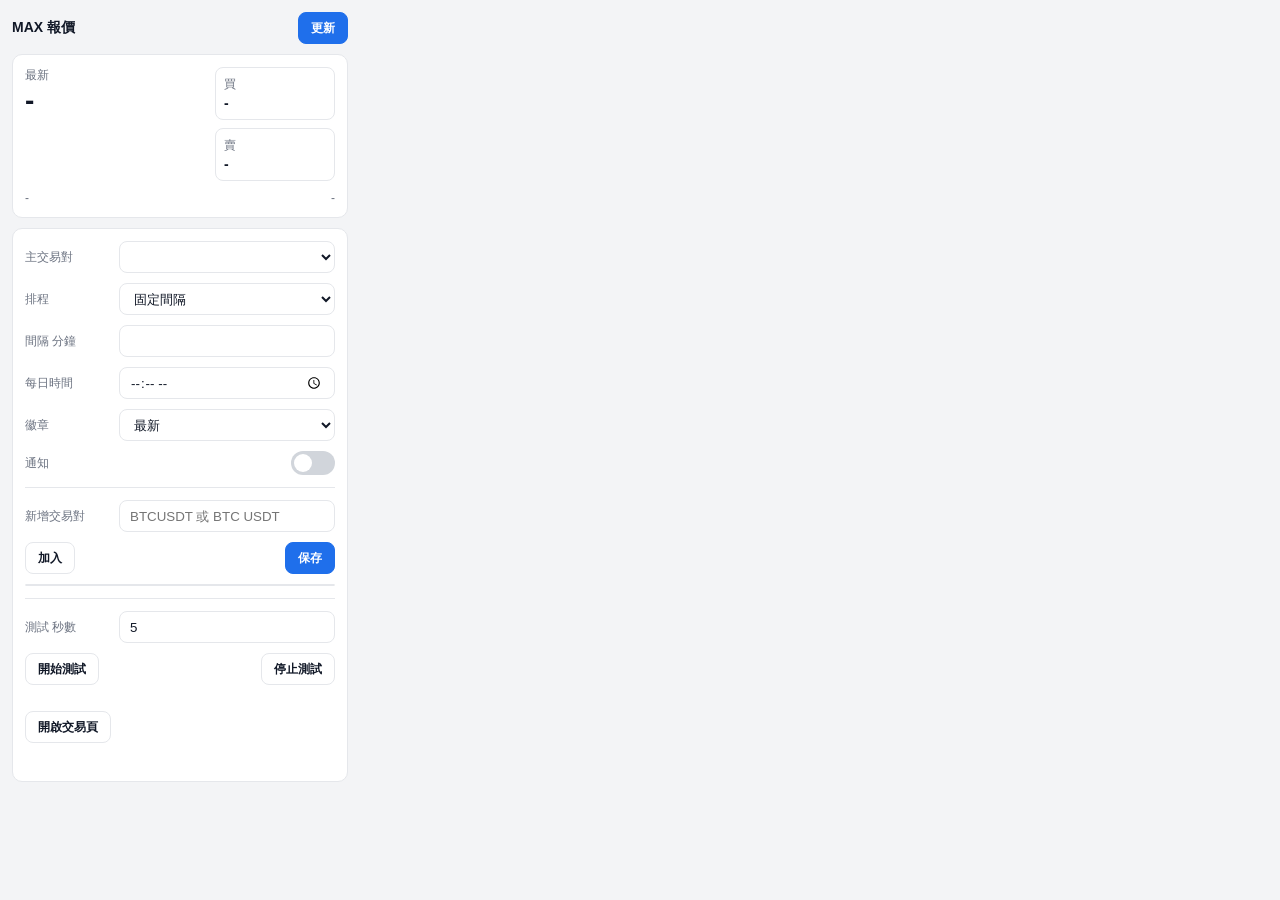
==== index.html @ dee8b72e "feat: 新增MAX USDT TWD定時報價Chrome擴充功能 - 新增Chrome擴充功能核心檔案：manifest.json、background.js、HTML/CSS/JS前端檔案 - " ====
<!DOCTYPE html>
<html lang="zh-TW">
<head>
    <meta charset="UTF-8">
    <meta name="viewport" content="width=device-width, initial-scale=1.0">
    <title>MAX 報價</title>
    <link rel="stylesheet" href="css/style.css">
</head>
<body>
    <div class="popup">
        <header class="popup-header">
            <div class="popup-title">MAX 報價</div>
            <button id="refresh" class="btn btn-primary" type="button">更新</button>
        </header>

        <section class="card">
            <div class="price-row">
                <div class="price-main">
                    <div class="label" id="primaryMarketLabel">最新</div>
                    <div id="last" class="value">-</div>
                </div>
                <div class="price-side">
                    <div class="kv">
                        <div class="label">買</div>
                        <div id="buy" class="value-sm">-</div>
                    </div>
                    <div class="kv">
                        <div class="label">賣</div>
                        <div id="sell" class="value-sm">-</div>
                    </div>
                </div>
            </div>
            <div class="meta">
                <div id="updatedAt">-</div>
                <div id="unit" class="meta-right">-</div>
            </div>
        </section>

        <section class="card">
            <div class="form-row">
                <label class="form-label" for="primaryMarket">主交易對</label>
                <select id="primaryMarket" class="input"></select>
            </div>
            <div class="form-row">
                <label class="form-label" for="scheduleMode">排程</label>
                <select id="scheduleMode" class="input">
                    <option value="interval">固定間隔</option>
                    <option value="daily">每日時間</option>
                </select>
            </div>
            <div class="form-row">
                <label class="form-label" for="intervalMinutes">間隔 分鐘</label>
                <input id="intervalMinutes" class="input" type="number" min="1" max="1440" step="1">
            </div>
            <div class="form-row">
                <label class="form-label" for="dailyTime">每日時間</label>
                <input id="dailyTime" class="input" type="time">
            </div>
            <div class="form-row">
                <label class="form-label" for="badgeMode">徽章</label>
                <select id="badgeMode" class="input">
                    <option value="last">最新</option>
                    <option value="buy">買</option>
                    <option value="sell">賣</option>
                </select>
            </div>
            <div class="form-row">
                <label class="form-label" for="notifyOnAlarm">通知</label>
                <label class="toggle">
                    <input id="notifyOnAlarm" type="checkbox">
                    <span class="toggle-ui"></span>
                </label>
            </div>

            <div class="divider"></div>

            <div class="form-row">
                <label class="form-label" for="newMarket">新增交易對</label>
                <input id="newMarket" class="input" type="text" placeholder="BTCUSDT 或 BTC USDT">
            </div>
            <div class="actions">
                <button id="addMarket" class="btn" type="button">加入</button>
                <button id="save" class="btn btn-primary" type="button">保存</button>
            </div>
            <div id="markets" class="market-list"></div>

            <div class="divider"></div>

            <div class="form-row">
                <label class="form-label" for="testSeconds">測試 秒數</label>
                <input id="testSeconds" class="input" type="number" min="1" max="60" step="1" value="5">
            </div>
            <div class="actions">
                <button id="testStart" class="btn" type="button">開始測試</button>
                <button id="testStop" class="btn" type="button">停止測試</button>
            </div>
            <div id="testStatus" class="status" aria-live="polite"></div>

            <div class="actions">
                <a id="openTrade" class="btn btn-link" href="#" role="button">開啟交易頁</a>
            </div>
            <div id="status" class="status" aria-live="polite"></div>
        </section>
    </div>

    <script src="js/app.js"></script>
</body>
</html>
---- css/style.css ----
:root {
    --primary: #1f6feb;
    --text: #111827;
    --muted: #6b7280;
    --border: #e5e7eb;
    --bg: #f3f4f6;
    --card: #ffffff;
}

* {
    margin: 0;
    padding: 0;
    box-sizing: border-box;
    font-family: Arial, sans-serif;
}

body {
    background: var(--bg);
    color: var(--text);
}

.popup {
    width: 360px;
    padding: 12px;
}

.popup-header {
    display: flex;
    align-items: center;
    justify-content: space-between;
    margin-bottom: 10px;
}

.popup-title {
    font-size: 14px;
    font-weight: 700;
}

.card {
    background: var(--card);
    border: 1px solid var(--border);
    border-radius: 10px;
    padding: 12px;
    margin-bottom: 10px;
}

.price-row {
    display: flex;
    align-items: stretch;
    justify-content: space-between;
    gap: 12px;
}

.price-main {
    flex: 1;
}

.price-side {
    width: 120px;
    display: grid;
    grid-template-columns: 1fr;
    gap: 8px;
}

.label {
    font-size: 12px;
    color: var(--muted);
}

.value {
    font-size: 28px;
    font-weight: 800;
    line-height: 1.1;
    margin-top: 2px;
}

.value-sm {
    font-size: 14px;
    font-weight: 700;
    margin-top: 2px;
}

.kv {
    border: 1px solid var(--border);
    border-radius: 8px;
    padding: 8px;
}

.meta {
    display: flex;
    align-items: center;
    justify-content: space-between;
    margin-top: 10px;
    font-size: 12px;
    color: var(--muted);
}

.meta-right {
    white-space: nowrap;
}

.form-row {
    display: flex;
    align-items: center;
    justify-content: space-between;
    gap: 10px;
    margin-bottom: 10px;
}

.form-label {
    font-size: 12px;
    color: var(--muted);
    flex: 0 0 84px;
}

.input {
    flex: 1;
    height: 32px;
    padding: 0 10px;
    border: 1px solid var(--border);
    border-radius: 8px;
    background: #fff;
    color: var(--text);
}

.actions {
    display: flex;
    align-items: center;
    justify-content: space-between;
    gap: 8px;
}

.btn {
    height: 32px;
    padding: 0 12px;
    border-radius: 8px;
    border: 1px solid var(--border);
    background: #fff;
    color: var(--text);
    cursor: pointer;
    font-size: 12px;
    font-weight: 700;
    display: inline-flex;
    align-items: center;
    justify-content: center;
    text-decoration: none;
}

.btn-primary {
    border-color: var(--primary);
    background: var(--primary);
    color: #fff;
}

.btn-link {
    background: transparent;
}

.btn:active {
    transform: translateY(1px);
}

.status {
    margin-top: 10px;
    font-size: 12px;
    color: var(--muted);
    min-height: 16px;
    word-break: break-word;
}

.hidden {
    display: none;
}

.divider {
    height: 1px;
    background: var(--border);
    margin: 12px 0;
}

.toggle {
    position: relative;
    width: 44px;
    height: 24px;
    flex: 0 0 auto;
}

.toggle input {
    position: absolute;
    inset: 0;
    opacity: 0;
}

.toggle-ui {
    position: absolute;
    inset: 0;
    border-radius: 999px;
    background: #d1d5db;
    transition: background 120ms ease;
}

.toggle-ui::after {
    content: "";
    position: absolute;
    top: 3px;
    left: 3px;
    width: 18px;
    height: 18px;
    border-radius: 999px;
    background: #fff;
    transition: transform 120ms ease;
}

.toggle input:checked + .toggle-ui {
    background: var(--primary);
}

.toggle input:checked + .toggle-ui::after {
    transform: translateX(20px);
}

.market-list {
    margin-top: 10px;
    border: 1px solid var(--border);
    border-radius: 10px;
    overflow: hidden;
}

.market-row {
    display: grid;
    grid-template-columns: 1fr 72px 72px 72px 56px;
    gap: 6px;
    padding: 8px 10px;
    border-top: 1px solid var(--border);
    align-items: center;
    font-size: 12px;
}

.market-row:first-child {
    border-top: none;
}

.market-head {
    background: #f9fafb;
    font-weight: 700;
    color: var(--muted);
}

.market-cell {
    overflow: hidden;
    text-overflow: ellipsis;
    white-space: nowrap;
}

.market-remove {
    height: 28px;
    padding: 0;
    border-radius: 8px;
    border: 1px solid var(--border);
    background: #fff;
    cursor: pointer;
    font-weight: 700;
    font-size: 12px;
}
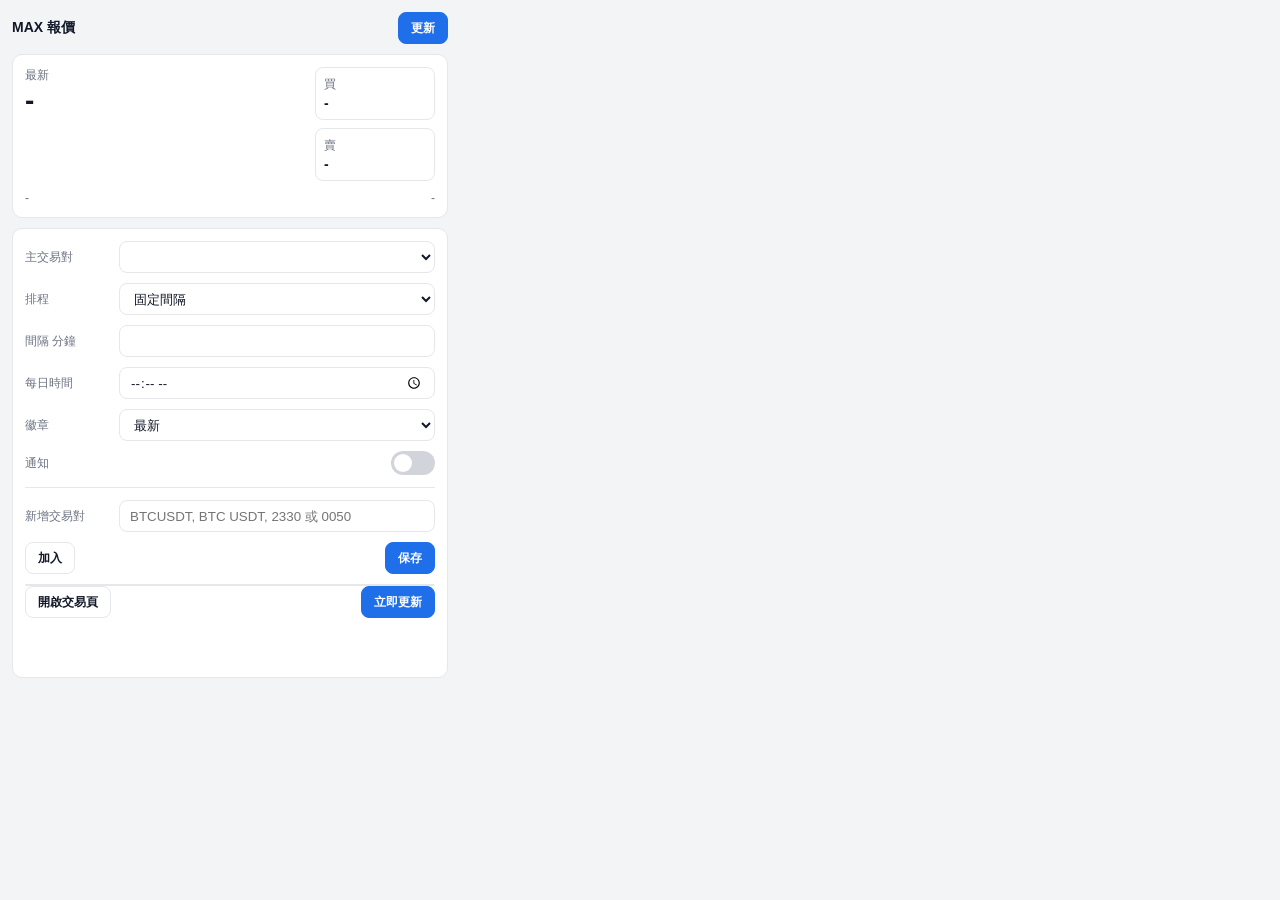
==== commit 29a954c6: "pre-alert implementation backup" ====
--- a/index.html
+++ b/index.html
@@ -1,15 +1,17 @@
 <!DOCTYPE html>
 <html lang="zh-TW">
+
 <head>
     <meta charset="UTF-8">
     <meta name="viewport" content="width=device-width, initial-scale=1.0">
     <title>MAX 報價</title>
     <link rel="stylesheet" href="css/style.css">
 </head>
+
 <body>
     <div class="popup">
         <header class="popup-header">
-            <div class="popup-title">MAX 報價</div>
+            <div class="popup-title">MAX 報價 <span id="version" class="version"></span></div>
             <button id="refresh" class="btn btn-primary" type="button">更新</button>
         </header>
 
@@ -76,7 +78,7 @@
 
             <div class="form-row">
                 <label class="form-label" for="newMarket">新增交易對</label>
-                <input id="newMarket" class="input" type="text" placeholder="BTCUSDT 或 BTC USDT">
+                <input id="newMarket" class="input" type="text" placeholder="BTCUSDT, BTC USDT, 2330 或 0050">
             </div>
             <div class="actions">
                 <button id="addMarket" class="btn" type="button">加入</button>
@@ -84,25 +86,29 @@
             </div>
             <div id="markets" class="market-list"></div>
 
-            <div class="divider"></div>
+            <div class="divider" style="display: none;"></div>
 
-            <div class="form-row">
+            <div class="form-row" style="display: none;">
                 <label class="form-label" for="testSeconds">測試 秒數</label>
                 <input id="testSeconds" class="input" type="number" min="1" max="60" step="1" value="5">
             </div>
-            <div class="actions">
+            <div class="actions" style="display: none;">
                 <button id="testStart" class="btn" type="button">開始測試</button>
                 <button id="testStop" class="btn" type="button">停止測試</button>
             </div>
-            <div id="testStatus" class="status" aria-live="polite"></div>
+            <div id="testStatus" class="status" aria-live="polite" style="display: none;"></div>
 
             <div class="actions">
                 <a id="openTrade" class="btn btn-link" href="#" role="button">開啟交易頁</a>
+                <button id="refreshBottom" class="btn btn-primary" type="button">立即更新</button>
             </div>
             <div id="status" class="status" aria-live="polite"></div>
+            <div id="lastFetchTime" class="status" aria-live="polite"
+                style="text-align: right; color: var(--muted); margin-top: 5px;"></div>
         </section>
     </div>
 
     <script src="js/app.js"></script>
 </body>
-</html>
+
+</html>
--- a/css/style.css
+++ b/css/style.css
@@ -20,7 +20,7 @@
 }
 
 .popup {
-    width: 360px;
+    width: 460px;
     padding: 12px;
 }
 
@@ -34,6 +34,13 @@
 .popup-title {
     font-size: 14px;
     font-weight: 700;
+}
+
+.version {
+    font-size: 12px;
+    font-weight: 700;
+    color: var(--muted);
+    margin-left: 6px;
 }
 
 .card {
@@ -211,11 +218,11 @@
     transition: transform 120ms ease;
 }
 
-.toggle input:checked + .toggle-ui {
+.toggle input:checked+.toggle-ui {
     background: var(--primary);
 }
 
-.toggle input:checked + .toggle-ui::after {
+.toggle input:checked+.toggle-ui::after {
     transform: translateX(20px);
 }
 
@@ -228,7 +235,7 @@
 
 .market-row {
     display: grid;
-    grid-template-columns: 1fr 72px 72px 72px 56px;
+    grid-template-columns: 130px 1fr 1fr 1fr 56px;
     gap: 6px;
     padding: 8px 10px;
     border-top: 1px solid var(--border);
@@ -252,6 +259,27 @@
     white-space: nowrap;
 }
 
+.market-name {
+    font-weight: 700;
+    color: var(--text);
+}
+
+.market-actions {
+    text-align: right;
+}
+
+.btn-sm {
+    height: 28px;
+    padding: 0 8px;
+    font-size: 11px;
+}
+
+.btn-danger {
+    border-color: #ef4444;
+    background: #ef4444;
+    color: #fff;
+}
+
 .market-remove {
     height: 28px;
     padding: 0;
@@ -261,4 +289,4 @@
     cursor: pointer;
     font-weight: 700;
     font-size: 12px;
-}
+}
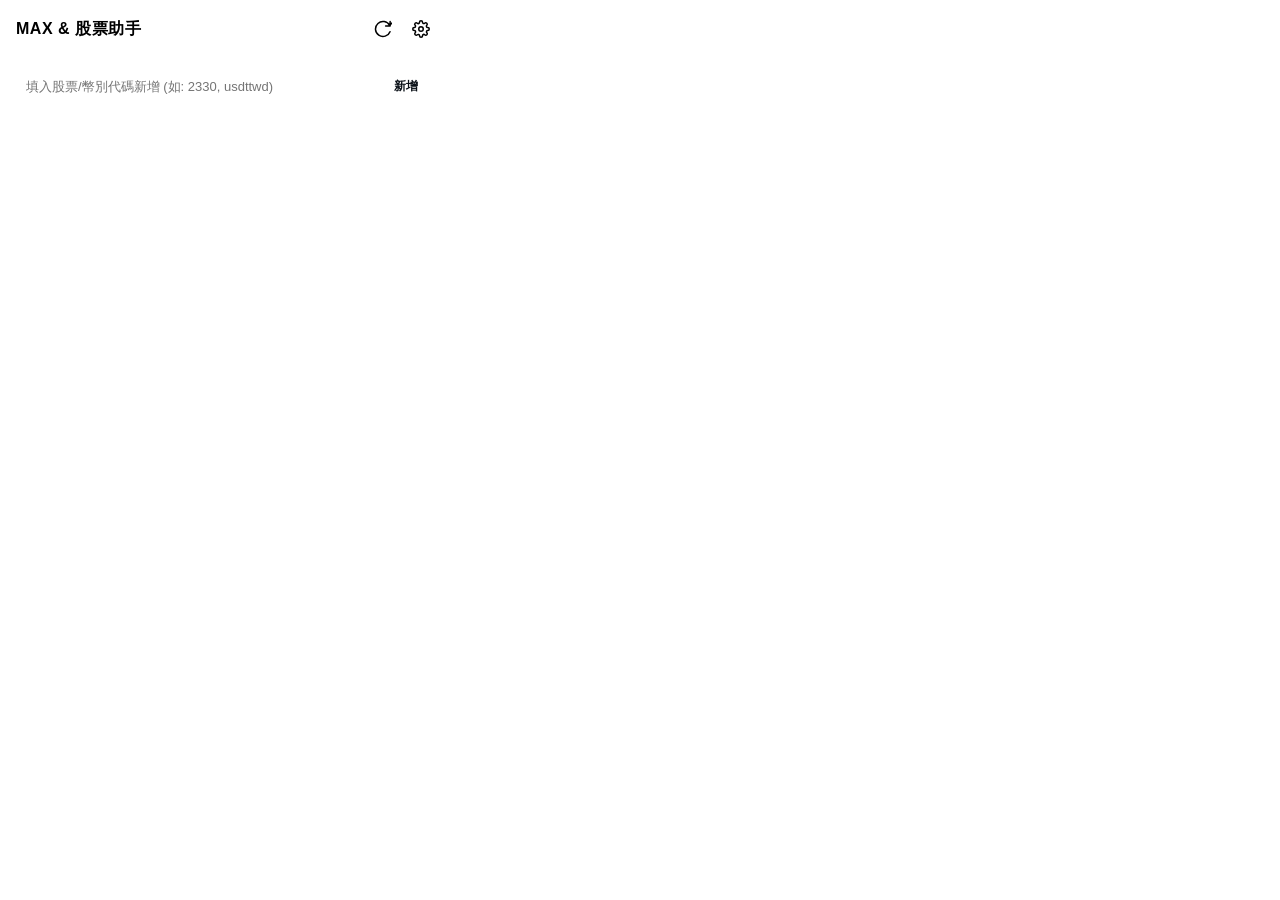
==== commit 02a7a459: "Refactor to premium Dark Mode card-based layout and fix badge display truncation" ====
--- a/index.html
+++ b/index.html
@@ -1,4 +1,4 @@
-<!DOCTYPE html>
+﻿<!DOCTYPE html>
 <html lang="zh-TW">
 
 <head>
@@ -11,40 +11,23 @@
 <body>
     <div class="popup">
         <header class="popup-header">
-            <div class="popup-title">MAX 報價 <span id="version" class="version"></span></div>
-            <button id="refresh" class="btn btn-primary" type="button">更新</button>
+            <div class="popup-title">
+                <span class="title-text">MAX & 股票助手</span>
+                <span id="version" class="version"></span>
+            </div>
+            <div class="header-actions">
+                <button id="refresh" class="btn-icon" type="button" title="立即更新">
+                    <svg viewBox="0 0 24 24" width="18" height="18" fill="none" stroke="currentColor" stroke-width="2" stroke-linecap="round" stroke-linejoin="round"><path d="M21.5 2v6h-6M21.34 15.57a10 10 0 1 1-.57-8.38l5.67-5.67"/></svg>
+                </button>
+                <button id="toggleConfig" class="btn-icon" type="button" title="設定">
+                    <svg viewBox="0 0 24 24" width="18" height="18" fill="none" stroke="currentColor" stroke-width="2" stroke-linecap="round" stroke-linejoin="round"><circle cx="12" cy="12" r="3"/><path d="M19.4 15a1.65 1.65 0 0 0 .33 1.82l.06.06a2 2 0 1 1-2.83 2.83l-.06-.06a1.65 1.65 0 0 0-1.82-.33 1.65 1.65 0 0 0-1 1.51V21a2 2 0 0 1-4 0v-.09A1.65 1.65 0 0 0 9 19.4a1.65 1.65 0 0 0-1.82.33l-.06.06a2 2 0 1 1-2.83-2.83l.06-.06a1.65 1.65 0 0 0 .33-1.82 1.65 1.65 0 0 0-1.51-1H3a2 2 0 0 1 0-4h.09A1.65 1.65 0 0 0 4.6 9a1.65 1.65 0 0 0-.33-1.82l-.06-.06a2 2 0 1 1 2.83-2.83l.06.06a1.65 1.65 0 0 0 1.82.33H9a1.65 1.65 0 0 0 1-1.51V3a2 2 0 0 1 4 0v.09a1.65 1.65 0 0 0 1 1.51 1.65 1.65 0 0 0 1.82-.33l.06-.06a2 2 0 1 1 2.83 2.83l-.06.06a1.65 1.65 0 0 0-.33 1.82V9a1.65 1.65 0 0 0 1.51 1H21a2 2 0 0 1 0 4h-.09a1.65 1.65 0 0 0-1.51 1z"/></svg>
+                </button>
+            </div>
         </header>
 
-        <section class="card">
-            <div class="price-row">
-                <div class="price-main">
-                    <div class="label" id="primaryMarketLabel">最新</div>
-                    <div id="last" class="value">-</div>
-                </div>
-                <div class="price-side">
-                    <div class="kv">
-                        <div class="label">買</div>
-                        <div id="buy" class="value-sm">-</div>
-                    </div>
-                    <div class="kv">
-                        <div class="label">賣</div>
-                        <div id="sell" class="value-sm">-</div>
-                    </div>
-                </div>
-            </div>
-            <div class="meta">
-                <div id="updatedAt">-</div>
-                <div id="unit" class="meta-right">-</div>
-            </div>
-        </section>
-
-        <section class="card">
+        <section class="card config-card hidden" id="configCard">
             <div class="form-row">
-                <label class="form-label" for="primaryMarket">主交易對</label>
-                <select id="primaryMarket" class="input"></select>
-            </div>
-            <div class="form-row">
-                <label class="form-label" for="scheduleMode">排程</label>
+                <label class="form-label" for="scheduleMode">排程模式</label>
                 <select id="scheduleMode" class="input">
                     <option value="interval">固定間隔</option>
                     <option value="daily">每日時間</option>
@@ -59,7 +42,7 @@
                 <input id="dailyTime" class="input" type="time">
             </div>
             <div class="form-row">
-                <label class="form-label" for="badgeMode">徽章</label>
+                <label class="form-label" for="badgeMode">徽章數值</label>
                 <select id="badgeMode" class="input">
                     <option value="last">最新</option>
                     <option value="buy">買</option>
@@ -67,45 +50,28 @@
                 </select>
             </div>
             <div class="form-row">
-                <label class="form-label" for="notifyOnAlarm">通知</label>
+                <label class="form-label" for="notifyOnAlarm">啟用通知</label>
                 <label class="toggle">
                     <input id="notifyOnAlarm" type="checkbox">
                     <span class="toggle-ui"></span>
                 </label>
             </div>
+            <div class="actions">
+                <button id="save" class="btn btn-primary" type="button" style="width: 100%;">保存設定</button>
+            </div>
+        </section>
 
-            <div class="divider"></div>
+        <div class="add-section">
+            <input id="newMarket" class="input" type="text" placeholder="填入股票/幣別代碼新增 (如: 2330, usdttwd)">
+            <button id="addMarket" class="btn btn-primary" type="button">新增</button>
+        </div>
 
-            <div class="form-row">
-                <label class="form-label" for="newMarket">新增交易對</label>
-                <input id="newMarket" class="input" type="text" placeholder="BTCUSDT, BTC USDT, 2330 或 0050">
-            </div>
-            <div class="actions">
-                <button id="addMarket" class="btn" type="button">加入</button>
-                <button id="save" class="btn btn-primary" type="button">保存</button>
-            </div>
-            <div id="markets" class="market-list"></div>
+        <div id="markets" class="market-container"></div>
 
-            <div class="divider" style="display: none;"></div>
-
-            <div class="form-row" style="display: none;">
-                <label class="form-label" for="testSeconds">測試 秒數</label>
-                <input id="testSeconds" class="input" type="number" min="1" max="60" step="1" value="5">
-            </div>
-            <div class="actions" style="display: none;">
-                <button id="testStart" class="btn" type="button">開始測試</button>
-                <button id="testStop" class="btn" type="button">停止測試</button>
-            </div>
-            <div id="testStatus" class="status" aria-live="polite" style="display: none;"></div>
-
-            <div class="actions">
-                <a id="openTrade" class="btn btn-link" href="#" role="button">開啟交易頁</a>
-                <button id="refreshBottom" class="btn btn-primary" type="button">立即更新</button>
-            </div>
+        <footer class="popup-footer">
             <div id="status" class="status" aria-live="polite"></div>
-            <div id="lastFetchTime" class="status" aria-live="polite"
-                style="text-align: right; color: var(--muted); margin-top: 5px;"></div>
-        </section>
+            <div id="lastFetchTime" class="status" aria-live="polite"></div>
+        </footer>
     </div>
 
     <script src="js/app.js"></script>
--- a/css/style.css
+++ b/css/style.css
@@ -1,17 +1,22 @@
-:root {
-    --primary: #1f6feb;
-    --text: #111827;
-    --muted: #6b7280;
-    --border: #e5e7eb;
-    --bg: #f3f4f6;
-    --card: #ffffff;
+﻿\ufeff:root {
+    --bg: #0b1118;
+    --bg-secondary: #121820;
+    --card: #1b2432;
+    --card-border: #2d3848;
+    --text: #f0f6fc;
+    --text-muted: #8b949e;
+    --primary: #00f0ff;
+    --primary-hover: #00c8ff;
+    --green: #34d399;
+    --red: #f87171;
+    --border: #30363d;
 }
 
 * {
     margin: 0;
     padding: 0;
     box-sizing: border-box;
-    font-family: Arial, sans-serif;
+    font-family: -apple-system, BlinkMacSystemFont, "Segoe UI", Roboto, "Helvetica Neue", Arial, sans-serif;
 }
 
 body {
@@ -20,104 +25,98 @@
 }
 
 .popup {
-    width: 460px;
-    padding: 12px;
-}
-
+    width: 450px;
+    padding: 16px;
+    background: var(--bg);
+    min-height: 350px;
+}
+
+/* Header Styles */
 .popup-header {
     display: flex;
     align-items: center;
     justify-content: space-between;
-    margin-bottom: 10px;
+    margin-bottom: 16px;
+    border-bottom: 1px solid var(--border);
+    padding-bottom: 12px;
 }
 
 .popup-title {
-    font-size: 14px;
+    display: flex;
+    align-items: baseline;
+    gap: 8px;
+}
+
+.title-text {
+    font-size: 16px;
     font-weight: 700;
+    color: var(--text);
+    letter-spacing: 0.5px;
 }
 
 .version {
-    font-size: 12px;
-    font-weight: 700;
-    color: var(--muted);
-    margin-left: 6px;
-}
-
+    font-size: 11px;
+    color: var(--text-muted);
+}
+
+.header-actions {
+    display: flex;
+    gap: 12px;
+}
+
+.btn-icon {
+    background: transparent;
+    border: none;
+    color: var(--text-muted);
+    cursor: pointer;
+    padding: 4px;
+    border-radius: 6px;
+    transition: all 0.2s ease;
+    display: flex;
+    align-items: center;
+    justify-content: center;
+}
+
+.btn-icon:hover {
+    color: var(--primary);
+    background: rgba(255, 255, 255, 0.05);
+}
+
+.btn-icon:active {
+    transform: scale(0.95);
+}
+
+/* Card Styles */
 .card {
     background: var(--card);
-    border: 1px solid var(--border);
-    border-radius: 10px;
-    padding: 12px;
-    margin-bottom: 10px;
-}
-
-.price-row {
-    display: flex;
-    align-items: stretch;
+    border: 1px solid var(--card-border);
+    border-radius: 12px;
+    padding: 14px;
+    margin-bottom: 14px;
+    box-shadow: 0 4px 12px rgba(0, 0, 0, 0.3);
+}
+
+.config-card {
+    transition: all 0.3s ease;
+}
+
+.config-card.hidden {
+    display: none;
+}
+
+/* Form inputs & Selects */
+.form-row {
+    display: flex;
+    align-items: center;
     justify-content: space-between;
     gap: 12px;
-}
-
-.price-main {
-    flex: 1;
-}
-
-.price-side {
-    width: 120px;
-    display: grid;
-    grid-template-columns: 1fr;
-    gap: 8px;
-}
-
-.label {
-    font-size: 12px;
-    color: var(--muted);
-}
-
-.value {
-    font-size: 28px;
-    font-weight: 800;
-    line-height: 1.1;
-    margin-top: 2px;
-}
-
-.value-sm {
-    font-size: 14px;
-    font-weight: 700;
-    margin-top: 2px;
-}
-
-.kv {
-    border: 1px solid var(--border);
-    border-radius: 8px;
-    padding: 8px;
-}
-
-.meta {
-    display: flex;
-    align-items: center;
-    justify-content: space-between;
-    margin-top: 10px;
-    font-size: 12px;
-    color: var(--muted);
-}
-
-.meta-right {
-    white-space: nowrap;
-}
-
-.form-row {
-    display: flex;
-    align-items: center;
-    justify-content: space-between;
-    gap: 10px;
     margin-bottom: 10px;
 }
 
 .form-label {
     font-size: 12px;
-    color: var(--muted);
-    flex: 0 0 84px;
+    color: var(--text-muted);
+    flex: 0 0 100px;
 }
 
 .input {
@@ -126,167 +125,328 @@
     padding: 0 10px;
     border: 1px solid var(--border);
     border-radius: 8px;
-    background: #fff;
-    color: var(--text);
-}
-
-.actions {
-    display: flex;
-    align-items: center;
-    justify-content: space-between;
-    gap: 8px;
+    background: var(--bg-secondary);
+    color: var(--text);
+    font-size: 13px;
+    outline: none;
+    transition: border-color 0.2s ease;
+}
+
+.input:focus {
+    border-color: var(--primary);
 }
 
 .btn {
     height: 32px;
-    padding: 0 12px;
+    padding: 0 16px;
     border-radius: 8px;
     border: 1px solid var(--border);
-    background: #fff;
+    background: var(--bg-secondary);
     color: var(--text);
     cursor: pointer;
     font-size: 12px;
     font-weight: 700;
+    transition: all 0.2s ease;
     display: inline-flex;
     align-items: center;
     justify-content: center;
-    text-decoration: none;
 }
 
 .btn-primary {
     border-color: var(--primary);
     background: var(--primary);
-    color: #fff;
-}
-
-.btn-link {
-    background: transparent;
+    color: #0b1118;
+}
+
+.btn-primary:hover {
+    background: var(--primary-hover);
+    box-shadow: 0 0 8px rgba(0, 240, 255, 0.4);
 }
 
 .btn:active {
     transform: translateY(1px);
 }
 
-.status {
-    margin-top: 10px;
-    font-size: 12px;
-    color: var(--muted);
-    min-height: 16px;
-    word-break: break-word;
-}
-
-.hidden {
-    display: none;
-}
-
-.divider {
-    height: 1px;
-    background: var(--border);
-    margin: 12px 0;
-}
-
+/* Add section */
+.add-section {
+    display: flex;
+    gap: 10px;
+    margin-bottom: 16px;
+}
+
+.add-section .input {
+    flex: 1;
+}
+
+/* Toggle Switch */
 .toggle {
     position: relative;
-    width: 44px;
-    height: 24px;
-    flex: 0 0 auto;
+    width: 40px;
+    height: 20px;
 }
 
 .toggle input {
-    position: absolute;
-    inset: 0;
     opacity: 0;
+    width: 0;
+    height: 0;
 }
 
 .toggle-ui {
     position: absolute;
-    inset: 0;
-    border-radius: 999px;
-    background: #d1d5db;
-    transition: background 120ms ease;
-}
-
-.toggle-ui::after {
+    cursor: pointer;
+    top: 0;
+    left: 0;
+    right: 0;
+    bottom: 0;
+    background-color: #30363d;
+    transition: .2s;
+    border-radius: 20px;
+}
+
+.toggle-ui:before {
+    position: absolute;
     content: "";
-    position: absolute;
-    top: 3px;
+    height: 14px;
+    width: 14px;
     left: 3px;
-    width: 18px;
-    height: 18px;
-    border-radius: 999px;
-    background: #fff;
-    transition: transform 120ms ease;
-}
-
-.toggle input:checked+.toggle-ui {
+    bottom: 3px;
+    background-color: white;
+    transition: .2s;
+    border-radius: 50%;
+}
+
+.toggle input:checked + .toggle-ui {
+    background-color: var(--green);
+}
+
+.toggle input:checked + .toggle-ui:before {
+    transform: translateX(20px);
+}
+
+/* Cards Container */
+.market-container {
+    display: flex;
+    flex-direction: column;
+    gap: 12px;
+    margin-bottom: 16px;
+}
+
+/* Premium Card Design */
+.market-card {
+    background: var(--card);
+    border: 1px solid var(--card-border);
+    border-radius: 12px;
+    padding: 12px 14px;
+    box-shadow: 0 4px 10px rgba(0, 0, 0, 0.25);
+    transition: border-color 0.2s ease, transform 0.2s ease;
+    position: relative;
+}
+
+.market-card:hover {
+    border-color: #3f4e64;
+}
+
+.market-card.selected-badge {
+    border-color: var(--primary);
+    box-shadow: 0 0 10px rgba(0, 240, 255, 0.15), 0 4px 10px rgba(0, 0, 0, 0.25);
+}
+
+.card-header {
+    display: flex;
+    justify-content: space-between;
+    align-items: center;
+    margin-bottom: 8px;
+}
+
+.card-title-group {
+    display: flex;
+    align-items: center;
+    gap: 8px;
+}
+
+/* Custom Radio button */
+.badge-radio {
+    appearance: none;
+    -webkit-appearance: none;
+    width: 16px;
+    height: 16px;
+    border: 2px solid var(--text-muted);
+    border-radius: 50%;
+    outline: none;
+    cursor: pointer;
+    display: flex;
+    align-items: center;
+    justify-content: center;
+    transition: border-color 0.2s ease;
+}
+
+.badge-radio:checked {
+    border-color: var(--primary);
+}
+
+.badge-radio:checked::after {
+    content: "";
+    width: 8px;
+    height: 8px;
     background: var(--primary);
-}
-
-.toggle input:checked+.toggle-ui::after {
-    transform: translateX(20px);
-}
-
-.market-list {
-    margin-top: 10px;
+    border-radius: 50%;
+    display: block;
+}
+
+.market-badge {
+    background: var(--bg-secondary);
+    color: var(--primary);
+    font-size: 11px;
+    font-weight: 700;
+    padding: 2px 6px;
+    border-radius: 4px;
     border: 1px solid var(--border);
-    border-radius: 10px;
-    overflow: hidden;
-}
-
-.market-row {
+    letter-spacing: 0.5px;
+}
+
+.market-name {
+    font-size: 13px;
+    font-weight: 700;
+    color: var(--text);
+    text-decoration: none;
+    transition: color 0.2s;
+}
+
+.market-name:hover {
+    color: var(--primary);
+}
+
+.btn-remove-card {
+    background: transparent;
+    border: none;
+    color: var(--text-muted);
+    font-size: 18px;
+    cursor: pointer;
+    line-height: 1;
+    padding: 0 4px;
+    transition: color 0.2s;
+}
+
+.btn-remove-card:hover {
+    color: var(--red);
+}
+
+.card-body {
     display: grid;
-    grid-template-columns: 130px 1fr 1fr 1fr 56px;
+    grid-template-columns: 1.2fr 1fr;
+    gap: 12px;
+    align-items: flex-end;
+}
+
+/* Prices inside Card */
+.price-info {
+    display: flex;
+    flex-direction: column;
+    gap: 4px;
+}
+
+.price-item {
+    display: flex;
+    align-items: baseline;
     gap: 6px;
-    padding: 8px 10px;
+}
+
+.price-item.main-price {
+    margin-bottom: 2px;
+}
+
+.price-label {
+    font-size: 11px;
+    color: var(--text-muted);
+}
+
+.price-val {
+    font-weight: 700;
+}
+
+.val-last {
+    font-size: 20px;
+    color: var(--primary);
+    font-family: monospace;
+}
+
+.val-buy, .val-sell {
+    font-size: 12px;
+    color: var(--text);
+    font-family: monospace;
+}
+
+/* Alert inside Card */
+.alert-info {
+    display: flex;
+    flex-direction: column;
+    gap: 6px;
+}
+
+.alert-inputs {
+    display: flex;
+    gap: 4px;
+}
+
+.alert-input-wrapper {
+    flex: 1;
+    display: flex;
+    flex-direction: column;
+    gap: 2px;
+}
+
+.alert-input-label {
+    font-size: 9px;
+    color: var(--text-muted);
+}
+
+.card-alert-input {
+    width: 100%;
+    height: 24px;
+    padding: 0 4px;
+    font-size: 11px;
+    border: 1px solid var(--border);
+    border-radius: 4px;
+    background: var(--bg-secondary);
+    color: var(--text);
+    text-align: center;
+    outline: none;
+}
+
+.card-alert-input:focus {
+    border-color: var(--primary);
+}
+
+.alert-toggle-label {
+    display: flex;
+    align-items: center;
+    gap: 6px;
+    cursor: pointer;
+    font-size: 11px;
+    color: var(--text-muted);
+    justify-content: flex-end;
+}
+
+.alert-toggle-label input {
+    margin: 0;
+}
+
+/* Footer style */
+.popup-footer {
     border-top: 1px solid var(--border);
-    align-items: center;
-    font-size: 12px;
-}
-
-.market-row:first-child {
-    border-top: none;
-}
-
-.market-head {
-    background: #f9fafb;
-    font-weight: 700;
-    color: var(--muted);
-}
-
-.market-cell {
-    overflow: hidden;
-    text-overflow: ellipsis;
-    white-space: nowrap;
-}
-
-.market-name {
-    font-weight: 700;
-    color: var(--text);
-}
-
-.market-actions {
+    padding-top: 10px;
+    display: flex;
+    flex-direction: column;
+    gap: 4px;
+}
+
+.status {
+    font-size: 11px;
+    color: var(--text-muted);
+    min-height: 14px;
+    word-break: break-all;
+}
+
+#lastFetchTime {
     text-align: right;
-}
-
-.btn-sm {
-    height: 28px;
-    padding: 0 8px;
-    font-size: 11px;
-}
-
-.btn-danger {
-    border-color: #ef4444;
-    background: #ef4444;
-    color: #fff;
-}
-
-.market-remove {
-    height: 28px;
-    padding: 0;
-    border-radius: 8px;
-    border: 1px solid var(--border);
-    background: #fff;
-    cursor: pointer;
-    font-weight: 700;
-    font-size: 12px;
 }
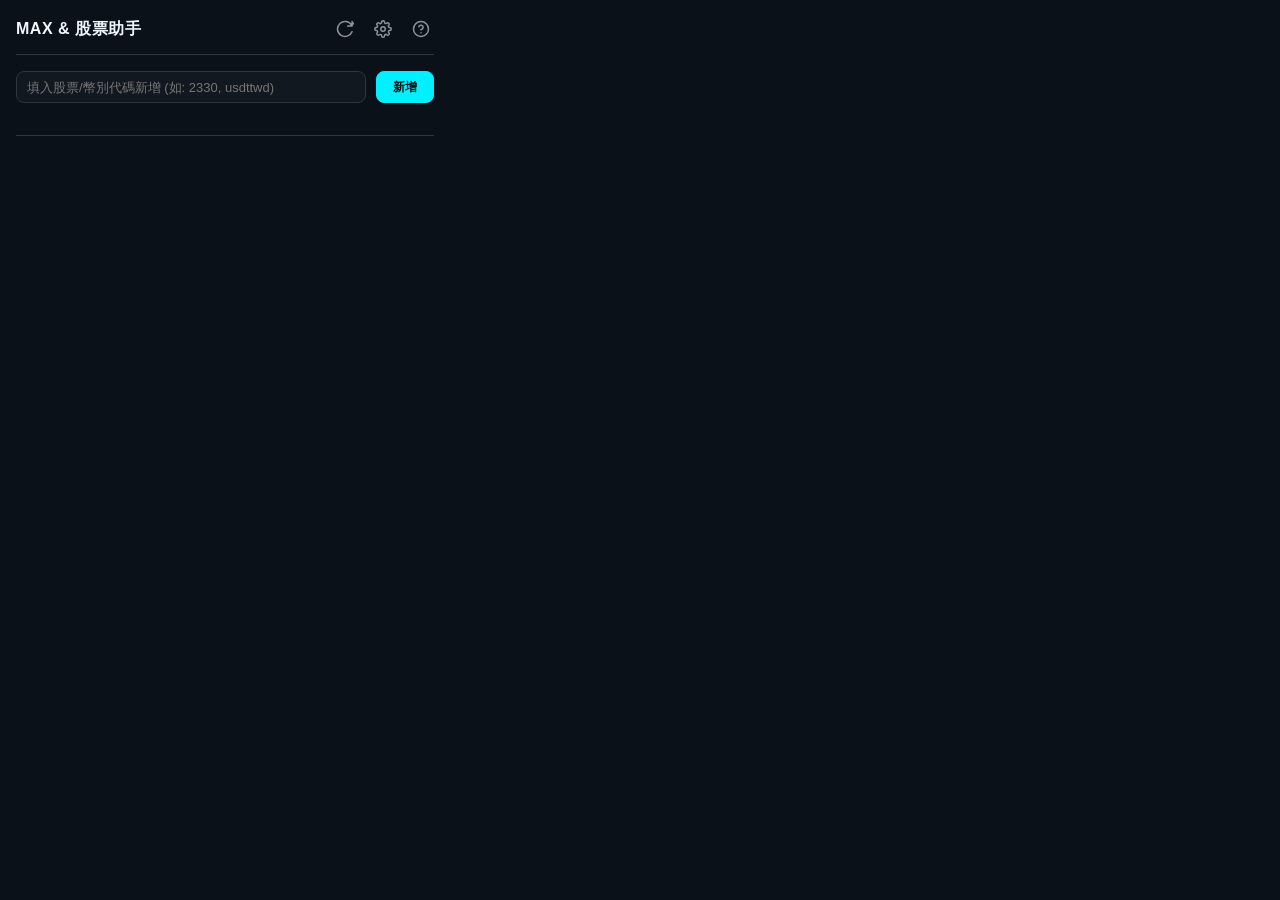
==== commit 71bed35d: "[v0.1.12] Add help description card and bump version" ====
--- a/index.html
+++ b/index.html
@@ -22,8 +22,21 @@
                 <button id="toggleConfig" class="btn-icon" type="button" title="設定">
                     <svg viewBox="0 0 24 24" width="18" height="18" fill="none" stroke="currentColor" stroke-width="2" stroke-linecap="round" stroke-linejoin="round"><circle cx="12" cy="12" r="3"/><path d="M19.4 15a1.65 1.65 0 0 0 .33 1.82l.06.06a2 2 0 1 1-2.83 2.83l-.06-.06a1.65 1.65 0 0 0-1.82-.33 1.65 1.65 0 0 0-1 1.51V21a2 2 0 0 1-4 0v-.09A1.65 1.65 0 0 0 9 19.4a1.65 1.65 0 0 0-1.82.33l-.06.06a2 2 0 1 1-2.83-2.83l.06-.06a1.65 1.65 0 0 0 .33-1.82 1.65 1.65 0 0 0-1.51-1H3a2 2 0 0 1 0-4h.09A1.65 1.65 0 0 0 4.6 9a1.65 1.65 0 0 0-.33-1.82l-.06-.06a2 2 0 1 1 2.83-2.83l.06.06a1.65 1.65 0 0 0 1.82.33H9a1.65 1.65 0 0 0 1-1.51V3a2 2 0 0 1 4 0v.09a1.65 1.65 0 0 0 1 1.51 1.65 1.65 0 0 0 1.82-.33l.06-.06a2 2 0 1 1 2.83 2.83l-.06.06a1.65 1.65 0 0 0-.33 1.82V9a1.65 1.65 0 0 0 1.51 1H21a2 2 0 0 1 0 4h-.09a1.65 1.65 0 0 0-1.51 1z"/></svg>
                 </button>
+                <button id="toggleHelp" class="btn-icon" type="button" title="使用說明">
+                    <svg viewBox="0 0 24 24" width="18" height="18" fill="none" stroke="currentColor" stroke-width="2" stroke-linecap="round" stroke-linejoin="round"><circle cx="12" cy="12" r="10"/><path d="M9.09 9a3 3 0 0 1 5.83 1c0 2-3 3-3 3"/><line x1="12" y1="17" x2="12.01" y2="17"/></svg>
+                </button>
             </div>
         </header>
+
+        <section class="card config-card hidden" id="helpCard">
+            <div style="font-size: 12px; line-height: 1.6; color: var(--text-muted);">
+                <strong style="color: var(--primary);">💡 簡易使用說明：</strong><br>
+                1. **新增台股**：輸入純數字代號（如 <code>0050</code>、<code>2330</code>）後點選「新增」。<br>
+                2. **新增加密貨幣**：輸入交易對代碼（如 <code>usdttwd</code>、<code>btcusdt</code>）後點選「新增」。<br>
+                3. **Badge 顯示**：點選卡片左側的單選圓圈，可將該價格顯示在 Chrome 右上角圖示上。<br>
+                4. **價格警報**：在卡片輸入「高標/低標」數值並勾選「啟用示警」，達標時將收到系統推播。
+            </div>
+        </section>
 
         <section class="card config-card hidden" id="configCard">
             <div class="form-row">
--- a/css/style.css
+++ b/css/style.css
@@ -1,4 +1,4 @@
-﻿\ufeff:root {
+﻿:root {
     --bg: #0b1118;
     --bg-secondary: #121820;
     --card: #1b2432;
